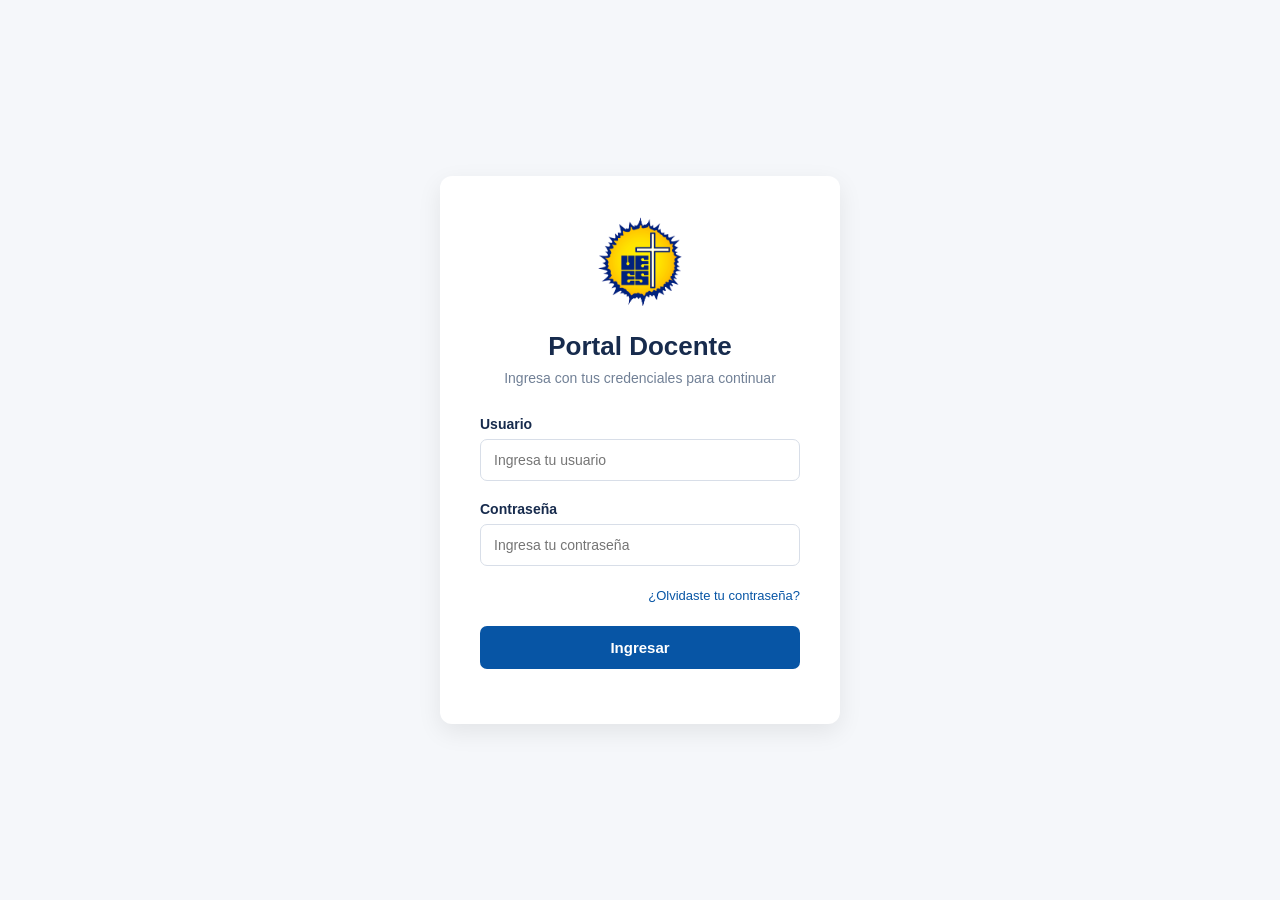
==== index.html @ cb045003 "Initial commit" ====
<!DOCTYPE html>
<html lang="es">
<head>
    <meta charset="UTF-8">
    <title>Portal Docente</title>
    <link rel="stylesheet" href="css/estilos.css">
</head>

<body>
    <main class="login">
        <div class="login-contenedor">
            <div class="logo">
                <img src="img/images.png" alt="imagen del logo">
            </div>
            <h1>Portal Docente</h1>
            <p class="descripcion">
                Ingresa con tus credenciales para continuar
            </p>
            <form id="formLogin">
                <div class="campo">
                    <label for="usuario">Usuario</label>
                    <input required type="text" id="usuario" name="usuario" placeholder="Ingresa tu usuario">
                </div>
                <div class="campo">
                    <label for="password">Contraseña</label>
                    <input required type="password" id="password" name="password" placeholder="Ingresa tu contraseña">
                </div>
                <div class="opciones">
                    <a href="#">¿Olvidaste tu contraseña?</a>
                </div>
                <button type="submit">
                    Ingresar
                </button>
                <p id="mensaje"></p>
            </form>
        </div>
    </main>
    <script src="js/login.js"></script>
</body>
</html>
---- css/estilos.css ----
* {
    box-sizing: border-box;
    margin: 0;
    padding: 0;
}

body {
    font-family: "Montserrat", sans-serif;
    background: #f4f6f9;
    color: #172b4d;
}

.login {
    min-height: 100vh;
    display: flex;
    flex-direction: column;
    justify-content: center;
    align-items: center;
    padding: 20px;
}

.login-contenedor {
    width: 100%;
    max-width: 400px;
    background: white;
    padding: 40px;
    border-radius: 12px;
    box-shadow: 0 8px 25px rgba(0, 0, 0, 0.08);
}

.logo {
    width: 90px;
    height: 90px;
    margin: 0 auto 25px;

    display: flex;
    align-items: center;
    justify-content: center;
}

.logo img {
    width: 100%;
    height: 100%;
    object-fit: contain;
}

h1 {
    text-align: center;
    font-size: 26px;
    margin-bottom: 8px;
}

.descripcion {
    text-align: center;
    color: #718096;
    font-size: 14px;
    margin-bottom: 30px;
}

.campo {
    margin-bottom: 20px;
}

.campo label {
    display: block;
    margin-bottom: 7px;

    font-size: 14px;
    font-weight: bold;
}

.campo input {
    width: 100%;
    padding: 12px 13px;

    border: 1px solid #d8dee8;
    border-radius: 7px;

    font-size: 14px;
    outline: none;
}

.campo input:focus {
    border-color: #0755a5;
}

.opciones {
    text-align: right;
    margin-bottom: 22px;
}

.opciones a {
    color: #0755a5;
    font-size: 13px;
    text-decoration: none;
}

.opciones a:hover {
    text-decoration: underline;
}

button {
    width: 100%;
    padding: 13px;

    border: none;
    border-radius: 7px;

    background: #0755a5;
    color: white;

    font-size: 15px;
    font-weight: bold;

    cursor: pointer;
}

button:hover {
    background: #064886;
}

#mensaje {
    margin-top: 15px;
    text-align: center;
    font-size: 14px;
}

.copyright {
    margin-top: 20px;
    color: #8a94a6;
    font-size: 12px;
}
/* estilo de dashboard */
* {
    box-sizing: border-box;
    margin: 0;
    padding: 0;
}

body {
    font-family: Arial, Helvetica, sans-serif;
    background: #f5f7fa;
    color: #172b4d;
}

a {
    text-decoration: none;
    color: inherit;
}


/* SIDEBAR */

.dashboard {
    display: flex;
    min-height: 100vh;
}

.sidebar {
    width: 235px;
    background: #073b82;
    color: white;
    padding: 25px 16px;

    display: flex;
    flex-direction: column;
}

.sidebar-logo {
    text-align: center;
    margin-bottom: 22px;
}

.sidebar-logo img {
    width: 82px;
    height: 82px;
    object-fit: contain;
}

.docente {
    padding: 0 10px 25px;
    border-bottom: 1px solid rgba(255,255,255,.15);
}

.docente strong {
    display: block;
    font-size: 15px;
}

.docente span {
    display: block;
    margin-top: 5px;
    font-size: 12px;
    color: #b9c9e2;
}

.menu {
    margin-top: 25px;
}

.menu a,
.menu-inferior a {
    display: flex;
    align-items: center;
    gap: 12px;

    padding: 12px 13px;
    margin-bottom: 5px;

    border-radius: 7px;

    color: #dce7f7;
    font-size: 14px;
}

.menu a span {
    width: 18px;
    text-align: center;
}

.menu a:hover,
.menu-activo {
    background: rgba(255,255,255,.13);
    color: white !important;
}

.menu-inferior {
    margin-top: auto;
    border-top: 1px solid rgba(255,255,255,.15);
    padding-top: 15px;
}


/* CONTENIDO */

.contenido {
    flex: 1;
    padding: 25px 35px;
    max-width: 1450px;
}


/* TOPBAR */

.topbar {
    display: flex;
    justify-content: space-between;
    align-items: center;

    margin-bottom: 25px;
}

.periodo {
    color: #7b8798;
    font-size: 11px;
    font-weight: bold;
    letter-spacing: .5px;
}

.topbar h1 {
    text-align: left;
    font-size: 25px;
    margin-top: 5px;
}

.usuario-header {
    display: flex;
    align-items: center;
    gap: 10px;
}

.avatar {
    width: 42px;
    height: 42px;

    display: flex;
    align-items: center;
    justify-content: center;

    border-radius: 50%;

    background: #ffd400;
    color: #073b82;

    font-size: 13px;
    font-weight: bold;
}

.usuario-header strong,
.usuario-header span {
    display: block;
}

.usuario-header strong {
    font-size: 13px;
}

.usuario-header span {
    margin-top: 3px;
    color: #7b8798;
    font-size: 11px;
}


/* BIENVENIDA */

.bienvenida {
    background: #073b82;
    color: white;

    border-radius: 11px;

    padding: 28px 30px;

    display: flex;
    justify-content: space-between;
    align-items: center;

    margin-bottom: 20px;
}

.etiqueta {
    color: #ffd400;
    font-size: 10px;
    font-weight: bold;
    letter-spacing: 1px;
}

.bienvenida h2 {
    font-size: 25px;
    margin: 7px 0;
}

.bienvenida p {
    color: #d6e2f2;
    font-size: 13px;
}

.bienvenida-icono {
    width: 65px;
    height: 65px;

    display: flex;
    align-items: center;
    justify-content: center;

    background: rgba(255,255,255,.1);
    border-radius: 50%;

    color: #ffd400;
    font-size: 27px;
}


/* ESTADISTICAS */

.estadisticas {
    display: grid;
    grid-template-columns: repeat(4, 1fr);
    gap: 15px;

    margin-bottom: 20px;
}

.estadistica {
    background: white;
    border-radius: 9px;
    padding: 18px;

    display: flex;
    align-items: center;
    gap: 14px;

    box-shadow: 0 3px 12px rgba(0,0,0,.04);
}

.estadistica-icono {
    width: 43px;
    height: 43px;

    display: flex;
    align-items: center;
    justify-content: center;

    border-radius: 8px;

    font-weight: bold;
}

.estadistica-icono.azul {
    background: #e9f1fc;
    color: #0755a5;
}

.estadistica-icono.amarillo {
    background: #fff7d6;
    color: #b18a00;
}

.estadistica span {
    display: block;
    color: #7b8798;
    font-size: 12px;
    margin-bottom: 5px;
}

.estadistica strong {
    font-size: 23px;
    color: #172b4d;
}


/* PANELES */

.paneles {
    display: grid;
    grid-template-columns: 1.5fr 1fr;
    gap: 20px;

    margin-bottom: 20px;
}

.panel {
    background: white;
    border-radius: 9px;
    padding: 23px;

    box-shadow: 0 3px 12px rgba(0,0,0,.04);
}

.panel-header {
    display: flex;
    justify-content: space-between;
    align-items: flex-start;

    margin-bottom: 18px;
}

.panel-header h2 {
    font-size: 17px;
}

.panel-header p {
    color: #7b8798;
    font-size: 12px;
    margin-top: 4px;
}

.panel-header a {
    color: #0755a5;
    font-size: 12px;
}


/* ACCESOS */

.acceso {
    display: flex;
    align-items: center;
    gap: 13px;

    padding: 13px 0;

    border-bottom: 1px solid #edf0f4;
}

.acceso:last-child {
    border-bottom: none;
}

.acceso-icono {
    width: 38px;
    height: 38px;

    display: flex;
    align-items: center;
    justify-content: center;

    background: #edf4fd;
    color: #0755a5;

    border-radius: 7px;
}

.acceso div:nth-child(2) {
    flex: 1;
}

.acceso strong,
.acceso span {
    display: block;
}

.acceso strong {
    font-size: 13px;
}

.acceso span {
    color: #7b8798;
    font-size: 11px;
    margin-top: 4px;
}

.acceso b {
    color: #9aa5b5;
}


/* AVISOS */

.aviso {
    display: flex;
    gap: 12px;

    padding: 13px 0;

    border-bottom: 1px solid #edf0f4;
}

.aviso:last-child {
    border-bottom: none;
}

.aviso-punto {
    width: 8px;
    height: 8px;

    margin-top: 5px;

    border-radius: 50%;
    background: #0755a5;
    flex-shrink: 0;
}

.aviso-punto.amarillo {
    background: #ffd400;
}

.aviso strong {
    font-size: 13px;
}

.aviso p {
    color: #7b8798;
    font-size: 11px;
    line-height: 1.5;
    margin: 5px 0;
}

.aviso small {
    color: #a0a8b5;
    font-size: 10px;
}


/* CALENDARIO */

.calendario {
    margin-bottom: 20px;
}

.eventos {
    display: grid;
    grid-template-columns: repeat(3, 1fr);
    gap: 15px;
}

.evento {
    display: flex;
    align-items: center;
    gap: 12px;

    padding: 12px;

    background: #f7f9fc;
    border-radius: 7px;
}

.fecha {
    width: 45px;
    min-width: 45px;
    height: 48px;

    background: #073b82;
    color: white;

    border-radius: 6px;

    display: flex;
    flex-direction: column;
    align-items: center;
    justify-content: center;
}

.fecha strong {
    font-size: 17px;
}

.fecha span {
    font-size: 9px;
    color: #ffd400;
    font-weight: bold;
}

.evento > div:last-child strong,
.evento > div:last-child span {
    display: block;
}

.evento > div:last-child strong {
    font-size: 12px;
}

.evento > div:last-child span {
    color: #7b8798;
    font-size: 10px;
    margin-top: 4px;
}


/* FOOTER */

footer {
    text-align: right;
    color: #9aa5b5;
    font-size: 10px;
    padding: 5px;
}


/* RESPONSIVE */

@media (max-width: 1000px) {

    .estadisticas {
        grid-template-columns: repeat(2, 1fr);
    }

    .paneles {
        grid-template-columns: 1fr;
    }

    .eventos {
        grid-template-columns: 1fr;
    }

}

@media (max-width: 700px) {

    .sidebar {
        width: 70px;
        padding: 20px 8px;
    }

    .docente,
    .menu a:not(.menu-activo)::after,
    .menu-inferior a {
        font-size: 0;
    }

    .menu a {
        justify-content: center;
    }

    .menu a span {
        font-size: 16px;
    }

    .contenido {
        padding: 20px;
    }

    .estadisticas {
        grid-template-columns: 1fr;
    }

    .bienvenida-icono {
        display: none;
    }

}
.grupos-lista {
    display: flex;
    flex-direction: column;
    gap: 15px;
}

.grupo-card {
    background: white;
    border-radius: 9px;
    padding: 22px 25px;

    display: flex;
    align-items: center;
    gap: 25px;

    box-shadow: 0 3px 12px rgba(0, 0, 0, .04);
}

.grupo-info {
    flex: 1;
}

.grupo-info h2 {
    font-size: 17px;
    margin: 6px 0;
}

.grupo-info p {
    display: flex;
    align-items: center;
    gap: 6px;

    color: #7b8798;
    font-size: 12px;
}

.grupo-info p svg {
    width: 15px;
    height: 15px;
}

.codigo {
    color: #0755a5;
    font-size: 11px;
    font-weight: bold;
}

.grupo-estudiantes {
    text-align: center;
    min-width: 90px;
}

.grupo-estudiantes strong {
    display: block;
    color: #172b4d;
    font-size: 22px;
}

.grupo-estudiantes span {
    color: #7b8798;
    font-size: 11px;
}

.grupo-card button {
    width: auto;
    padding: 10px 18px;
    font-size: 12px;
}

@media (max-width: 650px) {

    .grupo-card {
        flex-wrap: wrap;
    }

    .grupo-info {
        width: 100%;
    }

    .grupo-estudiantes {
        text-align: left;
    }

}
.filtros {
    display: grid;
    grid-template-columns: 1fr 1fr;
    gap: 18px;
    margin-top: 20px;
}

.campo-filtro label {
    display: block;
    font-size: 13px;
    font-weight: bold;
    margin-bottom: 7px;
}

.campo-filtro select {
    width: 100%;
    padding: 12px;

    border: 1px solid #d8dee8;
    border-radius: 7px;

    background: white;
    color: #172b4d;

    outline: none;
}

.campo-filtro select:focus {
    border-color: #0755a5;
}

.tabla-calificaciones {
    margin-top: 20px;
}

.estado {
    padding: 6px 10px;
    border-radius: 20px;

    background: #fff7d6;
    color: #9b7800;

    font-size: 11px;
    font-weight: bold;
}

.tabla-contenedor {
    overflow-x: auto;
}

.tabla-contenedor table {
    width: 100%;
    border-collapse: collapse;
}

.tabla-contenedor th {
    padding: 12px;
    text-align: left;

    background: #f7f9fc;
    color: #68758a;

    font-size: 11px;
    font-weight: bold;
}

.tabla-contenedor td {
    padding: 14px 12px;

    border-bottom: 1px solid #edf0f4;

    font-size: 13px;
}

.tabla-contenedor td:first-child {
    color: #7b8798;
}

.tabla-contenedor input {
    width: 90px;
    padding: 9px;

    border: 1px solid #d8dee8;
    border-radius: 6px;

    outline: none;
}

.tabla-contenedor input:focus {
    border-color: #0755a5;
}

.tabla-footer {
    display: flex;
    align-items: center;
    justify-content: space-between;

    margin-top: 20px;
}

.tabla-footer span {
    color: #7b8798;
    font-size: 12px;
}

.tabla-footer button {
    width: auto;
    padding: 11px 18px;
}

#mensajeCalificaciones {
    margin-top: 15px;
    text-align: right;
    font-size: 13px;
}

@media (max-width: 650px) {

    .filtros {
        grid-template-columns: 1fr;
    }

    .tabla-footer {
        flex-direction: column;
        align-items: stretch;
        gap: 12px;
    }

    .tabla-footer button {
        width: 100%;
    }

}
.evaluaciones-lista {
    display: flex;
    flex-direction: column;
    gap: 15px;
}

.evaluacion-card {
    background: white;
    border-radius: 9px;
    padding: 20px;

    display: flex;
    align-items: center;
    gap: 18px;

    box-shadow: 0 3px 12px rgba(0, 0, 0, .04);
}

.evaluacion-fecha {
    width: 55px;
    min-width: 55px;
    height: 60px;

    background: #073b82;
    color: white;

    border-radius: 7px;

    display: flex;
    flex-direction: column;
    align-items: center;
    justify-content: center;
}

.evaluacion-fecha strong {
    font-size: 20px;
}

.evaluacion-fecha span {
    color: #ffd400;
    font-size: 9px;
    font-weight: bold;
    margin-top: 2px;
}

.evaluacion-fecha.finalizada {
    background: #e9edf3;
    color: #667085;
}

.evaluacion-fecha.finalizada span {
    color: #667085;
}

.evaluacion-info {
    flex: 1;
}

.evaluacion-info h2 {
    font-size: 16px;
    margin: 4px 0;
}

.evaluacion-info p {
    color: #7b8798;
    font-size: 12px;
    margin-bottom: 7px;
}

.evaluacion-info small {
    display: flex;
    align-items: center;
    gap: 5px;

    color: #9aa5b5;
    font-size: 11px;
}

.evaluacion-info small svg {
    width: 13px;
    height: 13px;
}

.evaluacion-estado {
    padding: 6px 10px;
    border-radius: 20px;

    font-size: 10px;
    font-weight: bold;
}

.evaluacion-estado.pendiente {
    background: #fff7d6;
    color: #9b7800;
}

.evaluacion-estado.activo {
    background: #e8f5ec;
    color: #28763d;
}

.evaluacion-estado.finalizada {
    background: #edf0f4;
    color: #667085;
}

.boton-evaluacion {
    padding: 10px 14px;

    background: #0755a5;
    color: white;

    border-radius: 6px;

    font-size: 11px;
    font-weight: bold;
}

.boton-evaluacion:hover {
    background: #064886;
}

@media (max-width: 750px) {

    .evaluacion-card {
        flex-wrap: wrap;
    }

    .evaluacion-info {
        min-width: calc(100% - 75px);
    }

    .evaluacion-estado {
        margin-left: 73px;
    }

    .boton-evaluacion {
        margin-left: 73px;
    }

}
.calendario-contenido {
    display: grid;
    grid-template-columns: 2fr 1fr;
    gap: 20px;
}

.eventos-calendario {
    display: flex;
    flex-direction: column;
}

.evento-calendario {
    display: flex;
    align-items: center;
    gap: 18px;

    padding: 17px 0;

    border-bottom: 1px solid #edf0f4;
}

.evento-calendario:last-child {
    border-bottom: none;
}

.evento-fecha {
    width: 55px;
    min-width: 55px;
    height: 58px;

    background: #073b82;
    color: white;

    border-radius: 7px;

    display: flex;
    flex-direction: column;
    align-items: center;
    justify-content: center;
}

.evento-fecha strong {
    font-size: 20px;
}

.evento-fecha span {
    color: #ffd400;
    font-size: 9px;
    font-weight: bold;
    margin-top: 2px;
}

.evento-fecha.finalizada {
    background: #e9edf3;
    color: #667085;
}

.evento-fecha.finalizada span {
    color: #667085;
}

.evento-detalle {
    flex: 1;
}

.evento-tipo {
    display: inline-block;

    font-size: 9px;
    font-weight: bold;

    margin-bottom: 5px;
}

.evento-tipo.azul {
    color: #0755a5;
}

.evento-tipo.amarillo {
    color: #a17d00;
}

.evento-tipo.gris {
    color: #7b8798;
}

.evento-detalle h3 {
    font-size: 14px;
    margin-bottom: 4px;
}

.evento-detalle p {
    color: #7b8798;
    font-size: 11px;
    margin-bottom: 6px;
}

.evento-detalle small {
    display: flex;
    align-items: center;
    gap: 5px;

    color: #9aa5b5;
    font-size: 10px;
}

.evento-detalle small svg {
    width: 13px;
    height: 13px;
}

.evento-estado {
    padding: 6px 10px;
    border-radius: 20px;

    font-size: 9px;
    font-weight: bold;
}

.evento-estado.pendiente {
    background: #fff7d6;
    color: #9b7800;
}

.evento-estado.activo {
    background: #e8f5ec;
    color: #28763d;
}

.evento-estado.finalizada {
    background: #edf0f4;
    color: #667085;
}

.resumen-item {
    display: flex;
    align-items: center;
    justify-content: space-between;

    padding: 17px 0;

    border-bottom: 1px solid #edf0f4;
}

.resumen-item:last-child {
    border-bottom: none;
}

.resumen-item span {
    color: #7b8798;
    font-size: 12px;
}

.resumen-item strong {
    color: #0755a5;
    font-size: 17px;
}

@media (max-width: 900px) {

    .calendario-contenido {
        grid-template-columns: 1fr;
    }

}

@media (max-width: 650px) {

    .evento-calendario {
        flex-wrap: wrap;
    }

    .evento-detalle {
        min-width: calc(100% - 75px);
    }

    .evento-estado {
        margin-left: 73px;
    }

}
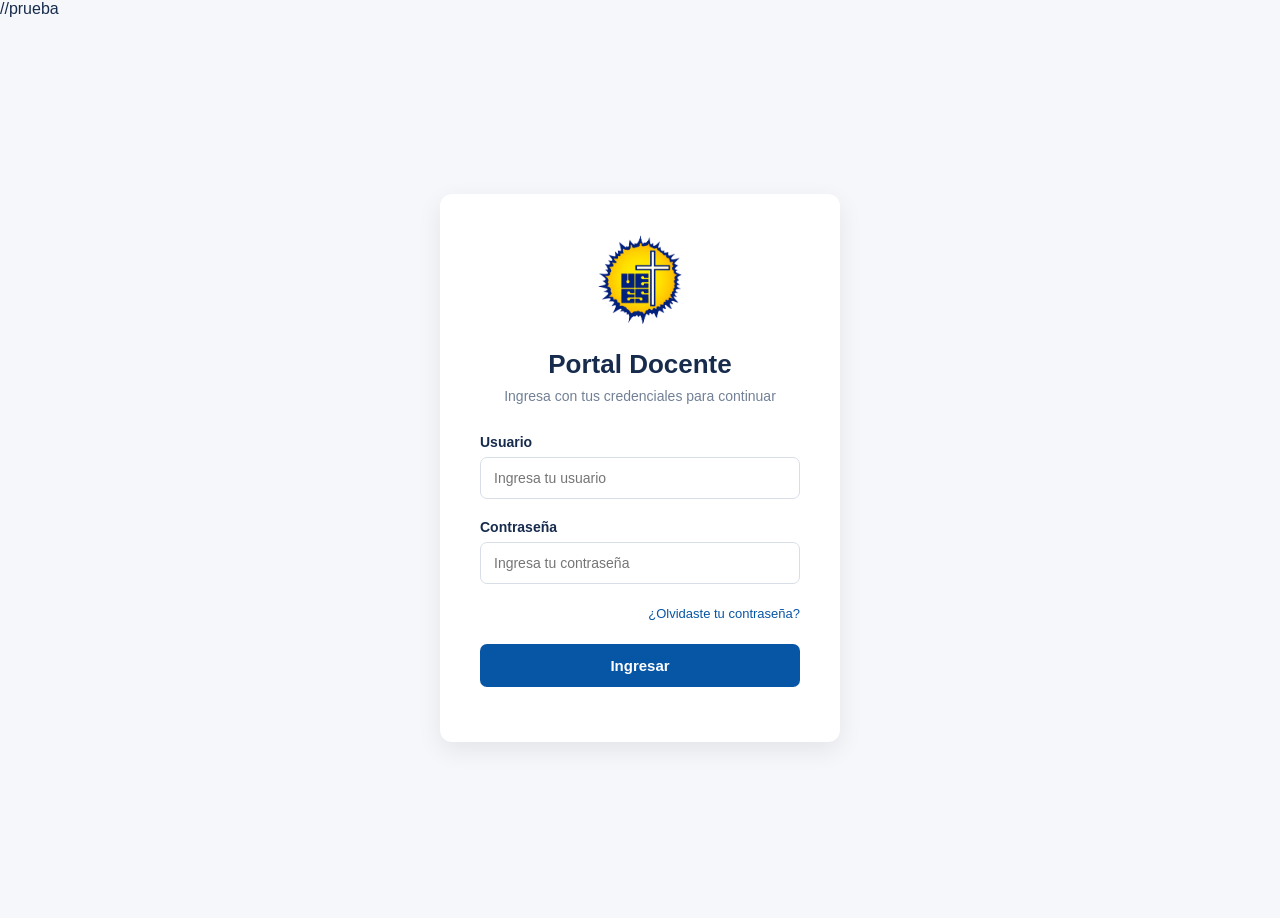
==== commit 969a28aa: "primera prueba" ====
--- a/index.html
+++ b/index.html
@@ -5,7 +5,7 @@
     <title>Portal Docente</title>
     <link rel="stylesheet" href="css/estilos.css">
 </head>
-
+//prueba
 <body>
     <main class="login">
         <div class="login-contenedor">
